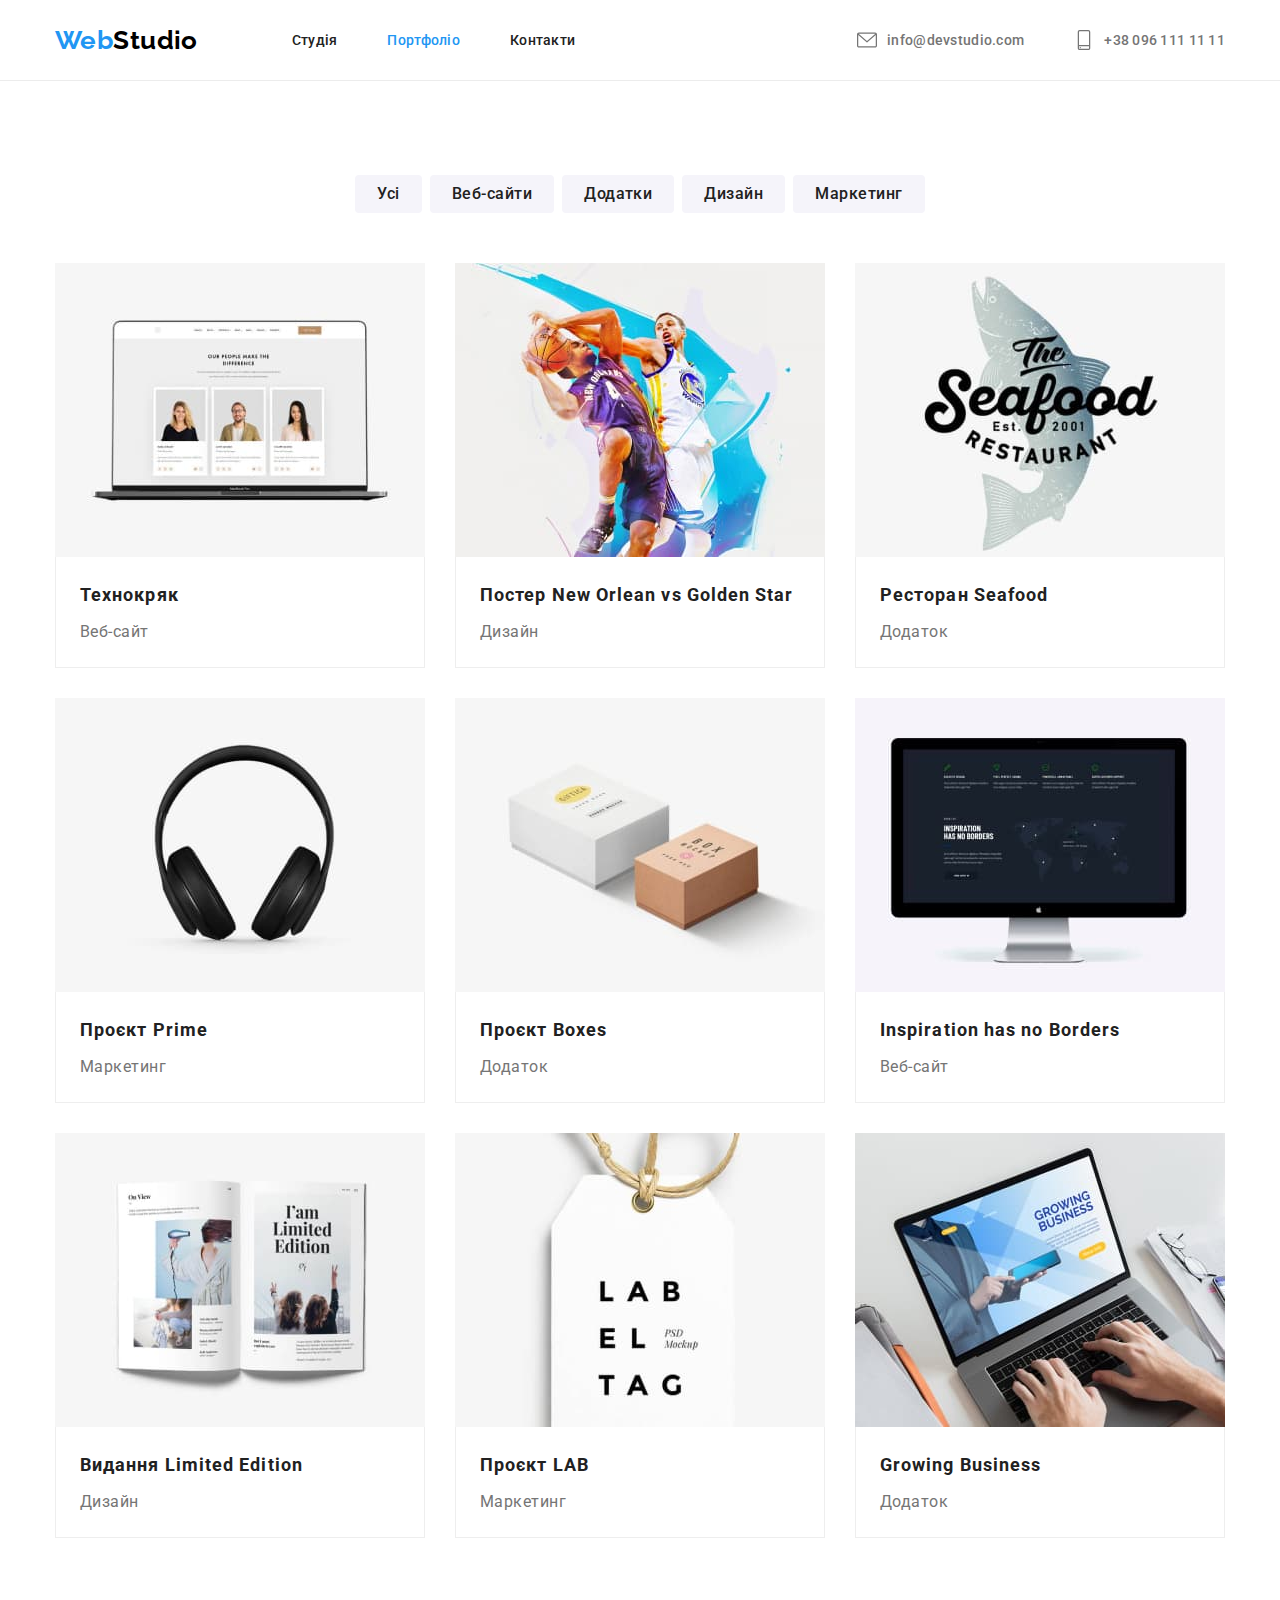
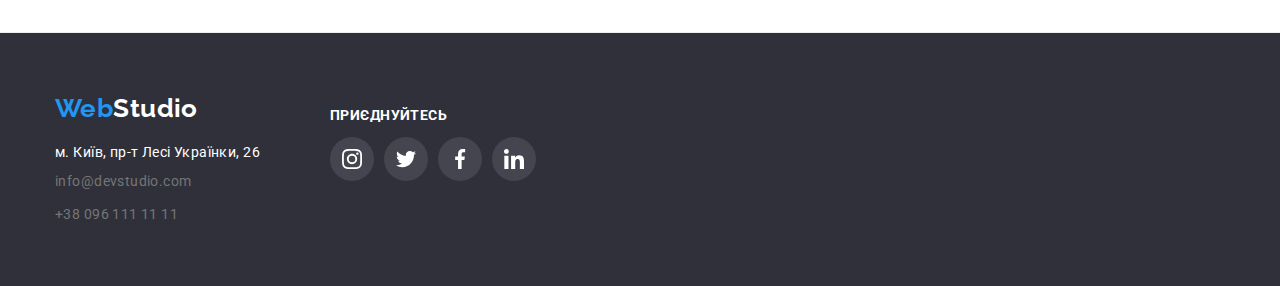
==== portfolio.html @ eabfee30 "first push" ====
<!DOCTYPE html>
<html lang="uk">
  <head>
    <meta charset="UTF-8" />
    <meta http-equiv="X-UA-Compatible" content="IE=edge" />
    <meta name="viewport" content="width=device-width, initial-scale=1.0" />
    <title>Студія</title>
    <link
      href="https://fonts.googleapis.com/css2?family=Raleway:wght@700&family=Roboto:wght@400;500;700;900&display=swap"
      rel="stylesheet"
    />
    <link
      rel="stylesheet"
      href="https://cdnjs.cloudflare.com/ajax/libs/modern-normalize/1.0.0/modern-normalize.min.css"
    />
    <link rel="stylesheet" href="./css/style.css" />
  </head>

  <body>
    <!-- header -->
    <header class="header">
      <div class="container header-box">
        <nav class="header-nav">
          <a class="logo logo-header" href="./index.html"><span>Web</span>Studio</a>
          <ul class="nav-list">
            <li class="header-item">
              <a class="header-link" href="./index.html">Студія</a>
            </li>
            <li class="header-item">
              <a class="header-link current-page" href="./portfolio.html">Портфоліо</a>
            </li>
            <li class="header-item"><a class="header-link" href="#">Контакти</a></li>
          </ul>
        </nav>
        <ul class="header-list">
          <li class="header-item">
            <a class="header-contact" href="mailto:info@devstudio.com">
              <svg class="header-contact-icon" width="20" height="20">
                <use href="./images/icons.svg#mail"></use>
              </svg>
              info@devstudio.com</a
            >
          </li>
          <li class="header-item">
            <a class="header-contact" href="tel:+380961111111">
              <svg class="header-contact-icon" width="20" height="20">
                <use href="./images/icons.svg#phone"></use>
              </svg>
              +38 096 111 11 11</a
            >
          </li>
        </ul>
      </div>
    </header>
    <!-- main -->
    <main>
      <section class="section header">
        <div class="container">
          <h1 class="visually-hidden">Portfolio</h1>
          <ul class="button-list">
            <li class="button-item">
              <button class="button button-box" type="button">Усі</button>
            </li>
            <li class="button-item">
              <button class="button button-box" type="button">Веб-сайти</button>
            </li>
            <li class="button-item">
              <button class="button button-box" type="button">Додатки</button>
            </li>
            <li class="button-item">
              <button class="button button-box" type="button">Дизайн</button>
            </li>
            <li class="button-item">
              <button class="button button-box" type="button">Маркетинг</button>
            </li>
          </ul>
          <!-- карточки -->
          <ul class="card-list">
            <li class="card-item">
              <a class="card-link" href="#">
                <img
                  class="card-image"
                  src="./images/portfolio/technocriack.jpg"
                  alt="ноутбук с изображением сайта"
                  width="370"
                  height="294"
                />
                <div class="card-box">
                  <h2 class="card-header">Технокряк</h2>
                  <p class="card-text">Веб-сайт</p>
                </div>
              </a>
            </li>
            <li class="card-item">
              <a class="card-link" href="#">
                <img
                  class="card-image"
                  src="./images/portfolio/golden-star.jpg"
                  alt="два баскетболиста"
                  width="370"
                  height="294"
                />
                <div class="card-box">
                  <h2 class="card-header">Постер New Orlean vs Golden Star</h2>
                  <p class="card-text">Дизайн</p>
                </div>
              </a>
            </li>
            <li class="card-item">
              <a class="card-link" href="#">
                <img
                  class="card-image"
                  src="./images/portfolio/sea-food.jpg"
                  alt="ресторан морской еды"
                  width="370"
                  height="294"
                />
                <div class="card-box">
                  <h2 class="card-header">Ресторан Seafood</h2>
                  <p class="card-text">Додаток</p>
                </div>
              </a>
            </li>
            <li class="card-item">
              <a class="card-link" href="#">
                <img
                  class="card-image"
                  src="./images/portfolio/prime.jpg"
                  alt="наушники"
                  width="370"
                  height="294"
                />
                <div class="card-box">
                  <h2 class="card-header">Проєкт Prime</h2>
                  <p class="card-text">Маркетинг</p>
                </div>
              </a>
            </li>
            <li class="card-item">
              <a class="card-link" href="#">
                <img
                  class="card-image"
                  src="./images/portfolio/boxes.jpg"
                  alt="белая и бежевая коробки"
                  width="370"
                  height="294"
                />
                <div class="card-box">
                  <h2 class="card-header">Проєкт Boxes</h2>
                  <p class="card-text">Додаток</p>
                </div>
              </a>
            </li>
            <li class="card-item">
              <a class="card-link" href="#">
                <img
                  class="card-image"
                  src="./images/portfolio/inspiration.jpg"
                  alt="монитор с изображением карты мира"
                  width="370"
                  height="294"
                />
                <div class="card-box">
                  <h2 class="card-header">Inspiration has no Borders</h2>
                  <p class="card-text">Веб-сайт</p>
                </div>
              </a>
            </li>
            <li class="card-item">
              <a class="card-link" href="#">
                <img
                  class="card-image"
                  src="./images/portfolio/limited.jpg"
                  alt="журнал с публикациями"
                  width="370"
                  height="294"
                />
                <div class="card-box">
                  <h2 class="card-header">Видання Limited Edition</h2>
                  <p class="card-text">Дизайн</p>
                </div>
              </a>
            </li>
            <li class="card-item">
              <a class="card-link" href="#">
                <img
                  class="card-image"
                  src="./images/portfolio/lab.jpg"
                  alt="бирка с надписью"
                  width="370"
                  height="294"
                />
                <div class="card-box">
                  <h2 class="card-header">Проєкт LAB</h2>
                  <p class="card-text">Маркетинг</p>
                </div>
              </a>
            </li>
            <li class="card-item">
              <a class="card-link" href="#">
                <img
                  class="card-image"
                  src="./images/portfolio/growing.jpg"
                  alt="человек печатает на ноутбуке"
                  width="370"
                  height="294"
                />
                <div class="card-box">
                  <h2 class="card-header">Growing Business</h2>
                  <p class="card-text">Додаток</p>
                </div>
              </a>
            </li>
          </ul>
        </div>
      </section>
    </main>
    <!-- footer -->
    <footer class="footer">
      <div class="container logo-wraper">
        <div class="">
          <a class="logo logo-footer" href="#"><span>Web</span>Studio</a>
          <address class="address">
            <ul class="footer-list">
              <li class="footer-item">
                <a
                  class="footer-header"
                  href="https://goo.gl/maps/QE7qxqaoZU5Wftew7"
                  target="_blank"
                  rel="noopener noreferrer"
                  >м. Київ, пр-т Лесі Українки, 26</a
                >
              </li>
              <li class="footer-item">
                <a class="footer-text" href="mailto:info@devstudio.com">info@devstudio.com</a>
              </li>
              <li class="footer-item">
                <a class="footer-text" href="tel:+380961111111">+38 096 111 11 11</a>
              </li>
            </ul>
          </address>
        </div>
        <div class="footer-socials">
          <h3 class="footer-socials-heading">приєднуйтесь</h3>
          <ul class="socials">
            <li class="socials-item">
              <a
                class="socials-link"
                href="https://www.instagram.com/"
                target="_blank"
                aria-label="instagram"
                rel="noopener noreferrer"
              >
                <svg class="socials-icon" width="20" height="20">
                  <use href="./images/icons.svg#instagram"></use>
                </svg>
              </a>
            </li>
            <li class="socials-item">
              <a
                class="socials-link"
                href="https://twitter.com/"
                target="_blank"
                aria-label="twitter"
                rel="noopener noreferrer"
              >
                <svg class="socials-icon" width="20" height="20">
                  <use href="./images/icons.svg#twitter"></use>
                </svg>
              </a>
            </li>
            <li class="socials-item">
              <a
                class="socials-link"
                href="https://www.facebook.com/"
                target="_blank"
                aria-label="facebook"
                rel="noopener noreferrer"
              >
                <svg class="socials-icon" width="20" height="20">
                  <use href="./images/icons.svg#facebook"></use>
                </svg>
              </a>
            </li>
            <li class="socials-item">
              <a
                class="socials-link"
                href="https://www.linkedin.com/"
                target="_blank"
                aria-label="linkedin"
                rel="noopener noreferrer"
              >
                <svg class="socials-icon" width="20" height="20">
                  <use href="./images/icons.svg#linkedin"></use>
                </svg>
              </a>
            </li>
          </ul>
        </div>
      </div>
    </footer>
  </body>
</html>
---- css/style.css ----
:root {
  --logo-main-color: #000000;
  --accent-color: #2196f3;
  --button-active: #188ce8;
  --main-text-color: #212121;
  --secondary-text-color: #757575;
  --address-color: rgba(255, 255, 255, 0.6);
  --main-header-color: #ffffff;
  --background-dark-color: #2f303a;
  --team-background: #f5f4fa;
  --socials-icon-color: #AFB1B8;
}

body {
  font-size: 14px;
  font-family: 'Roboto', sans-serif;
  letter-spacing: 0.03em;
  color: var(--primary-text-color);
  background-color: var(--primary-white-color);
}

ul {
  margin: 0;
  padding: 0;
}
.container {
  width: 1200px;
  margin: 0 auto;
  padding: 0 15px;
}
a {
  text-decoration: none;
}
img {
  display: block;
  max-width: 100%;
  height: auto;
}
li {
  list-style: none;
}

  /* main */

.header {
  border-bottom: 1px solid #ececec;
}
.header-nav {
  display: flex;
  align-items: center;
}
.logo {
  font-family: 'Raleway';
  font-style: normal;
  font-weight: 700;
  font-size: 26px;
  line-height: calc(31 / 26);
  letter-spacing: 0, 03em;
  color: var(--logo-main-color);
}
.logo span {
  color: var(--accent-color);
}
.nav-list {
  display: flex;
  gap: 50px;
}

.header-list {
  display: flex;
  gap: 50px;
  align-items: center;
}

.header-item {
  font-family: 'Roboto';
  font-style: normal;
  font-weight: 500;
  line-height: calc(16 / 14);
  letter-spacing: 0.02em;
}

.header-link {
  color: var(--main-text-color);
  display: inline-block;
  padding: 32px 0;
}
.current-page {
  color: var(--accent-color);
}

.header-link:hover,
.header-link:focus,
.header-contact:hover,
.header-contact:focus,
.footer-header:hover,
.footer-header:focus,
.footer-text:hover,
.footer-text:focus {
  color: var(--accent-color);
}
.header-box {
  display: flex;
  align-items: center;
  justify-content: space-between;
}
.header-contact {
  display: flex;
  align-items: center;
  gap: 10px;
  color: var(--secondary-text-color);

}
.header-contact-icon{
  fill: currentColor;
}
/*  section 2 */
.main-section {
  background-color: var(--background-dark-color);
  padding-top: 200px ;
  padding-bottom: 200px ;
}
.overlay{
  display: flex;
  margin-left: auto;
  margin-right: auto;
  max-width: 1600px;
  background-image: url(../images/overlay.jpg);
  background-size: cover;
  background-position: center;
  background-repeat: no-repeat;
  
  

}
.main-header {
  font-weight: 900;
  font-size: 44px;
  line-height: calc(60 / 44);
  text-align: center;
  letter-spacing: 0.06em;
  text-transform: uppercase;
  color: var(--main-header-color);
  width: 700px;
  margin: 0 auto 40px auto;
}

.button {
  height: 38px;
  font-weight: 500;
  font-size: 16px;
  line-height: calc(26 / 16);
  text-align: center;
  letter-spacing: 0.03em;
  color: var(--main-text-color);
  border: none;
  background: var(--team-background);
  border-radius: 4px;
}

.button:hover,
.button:focus {
  background: #2196f3;
  box-shadow: 0px 3px 1px rgba(0, 0, 0, 0.1), 0px 1px 2px rgba(0, 0, 0, 0.08),
    0px 2px 2px rgba(0, 0, 0, 0.12);
  border-radius: 4px;
  cursor: pointer;
  color: var(--main-header-color);
}
.accent-button {
  display: block;
  height: 38px;
  font-weight: 500;
  font-size: 16px;
  line-height: calc(26 / 16);
  text-align: center;
  letter-spacing: 0.03em;
  color: var(--main-header-color);
  background: var(--accent-color);
  width: 216px;
  height: 50px;
  margin-left: auto;
  margin-right: auto;
  box-shadow: 0px 4px 4px rgba(0, 0, 0, 0.15);
  display: block;
  margin: 0 auto;
  border: none;
  cursor: pointer;
  border-radius: 4px;
}
.accent-button:hover,
.accent-button:focus {
  background: var(--button-active);
  box-shadow: 0px 4px 4px rgba(0, 0, 0, 0.15);
  border-radius: 4px;
}

.section {
  padding-top: 94px;
  padding-bottom: 94px;
}

.visually-hidden {
  position: absolute;
  width: 1px;
  height: 1px;
  margin: -1px;
  border: 0;
  padding: 0;

  white-space: nowrap;
  clip-path: inset(100%);
  clip: rect(0 0 0 0);
  overflow: hidden;
}

.section-icon-box{
  background: #F5F4FA;
 border-radius: 4px;
}


.section-list {
  display: flex;
  gap: 30px;
}

.section-item {
  width: 270px;
}

.section-icon{
  margin: 25px 100px;
  background: #F5F4FA;
  border-radius: 4px;
}

.section-image-item {
  width: 370px;
}

.section-image {
  width: inherit;
}

.image-box {
  justify-content: center;
}
.item-header
{
  font-weight: 700;
  font-size: 14px;
  line-height: calc(16 / 14);
  letter-spacing: 0.03em;
  text-transform: uppercase;
  color: var(--main-text-color);
  margin-top: 30px;
}
.item-text,
.card-text {
  font-weight: 400;
  line-height: calc(19 / 16);
  letter-spacing: 0.03em;
  color: var(--secondary-text-color);
  margin-top: 0;
  margin-bottom: 0;
}

.section-header {
  font-weight: 700;
  font-size: 36px;
  line-height: calc(42 / 36);
  text-align: center;
  letter-spacing: 0.03em;
  color: var(--main-text-color);
  margin-bottom: 50px;
  margin-top: 0%;
}

.item-box {
  background: #ffffff;
  box-shadow: 0px 1px 3px rgba(0, 0, 0, 0.12), 0px 1px 1px rgba(0, 0, 0, 0.14),
    0px 2px 1px rgba(0, 0, 0, 0.2);
  border-radius: 0px 0px 4px 4px;
  text-align: center;
}

.text-box {
  padding: 30px;

}
.image-section {
  padding-top: 0;
}
.team-section {
  background: #f5f4fa;
}
.footer {
  background-color: var(--background-dark-color);
  padding-top: 60px;
  padding-bottom: 60px;
}

.footer-header {
  font-style: normal;
  font-weight: 400;
  font-size: 14px;
  line-height: calc(16 / 14);
  letter-spacing: 0.03em;
  color: var(--main-header-color);
}
.footer-text {
  font-family: 'Roboto';
  font-style: normal;
  font-weight: 400;
  font-size: 14px;
  line-height: calc(24 / 14);
  letter-spacing: 0.03em;
  color: var(--secondary-text-color);
}

  /* portfolio */

.button-list {
  display: flex;
  justify-content: center;
  margin-bottom: 50px;
}
.button-item:not(:last-child) {
  margin-right: 8px;
}
.button-box {
  display: inline-block;
  padding: 6px 22px;
}
.card-list {
  width: inherit;
  display: flex;
  justify-content: center;
  flex-wrap: wrap;
  margin: -15px;
}

.card-item {
  margin: 15px;
  background: var(--main-header-color);
  width: 370px;
}
.card-item:hover,
.card-item:focus{
  box-shadow: 0px 1px 1px rgba(0, 0, 0, 0.12), 0px 4px 4px rgba(0, 0, 0, 0.06), 1px 4px 6px rgba(0, 0, 0, 0.16);
}

.card-header {
  font-weight: 700;
  line-height: calc(16 / 14);

  margin-top: 0;
}
.card-box {
  padding: 20px 24px;
  border-left: 1px solid #eeeeee;
  border-bottom: 1px solid #eeeeee;
  border-right: 1px solid #eeeeee;
}

.card-header {
  color: #212121;
  margin-bottom: 0;
  font-size: 18px;
  line-height: calc(36 / 18);
  letter-spacing: 0.06em;
}

.card-text {
  margin-top: 4px;
  font-size: 16px;
  line-height: calc(30 / 16);
  letter-spacing: 0.03em;
}



.logo-header {
  margin-right: 94px;
}

.logo-wraper{
  display: flex;
  gap: 70px;
}

.logo-footer {
  color: var(--main-header-color);
}

.address {
  margin-top: 20px;
}
.footer-item:not(:last-child) {
  margin-bottom: 9px;
}

  /* socials */

.socials{
  display: flex;
  gap: 10px;
  justify-content: center;
  padding-bottom: 30px;
}

.socials-item{

}

.socials-link{
  display: flex;
  align-items: center;
  justify-content: center;
  width: 44px;
  height: 44px;
  color: var(--socials-icon-color);
  background-color: var(--main-header-color);
  border-radius: 50px;
}

.socials-icon{
  fill: currentColor;
  
}

.socials-link:hover,
.socials-link:focus{
  color: var(--main-header-color);
  background-color: var(--accent-color);
}

.client-item{
  padding: 16px 32px;
  width: 170px;
  height: 92px;
  border: 1px solid var(--socials-icon-color);
  border-radius: 4px;
  color: var(--socials-icon-color);
}

.client-icon{
  fill: var(--socials-icon-color);
}
.client-item:hover,
.client-item:focus{
  color: var(--accent-color);
  border: 1px solid var(--accent-color);
}
.client-icon:hover,
.client-icon:focus{
  fill: currentColor;
}
/* .footer-socials*/

.footer-socials {
  display: inline-block;
}

.footer-socials-heading {
  font-weight: 700;
  font-size: 14px;
  line-height: calc(16 / 14);
  letter-spacing: 0.03em;
  text-transform: uppercase;
  color: var(--main-header-color);
}

.footer-socials .socials-link {
  color: var(--main-header-color);
  background-color: rgba(255, 255, 255, 0.1);
}

.footer-socials .socials-link:hover,
.footer-socials .socials-link:focus  {
  color: var(--main-header-color);
  background-color: var(--accent-color);
}
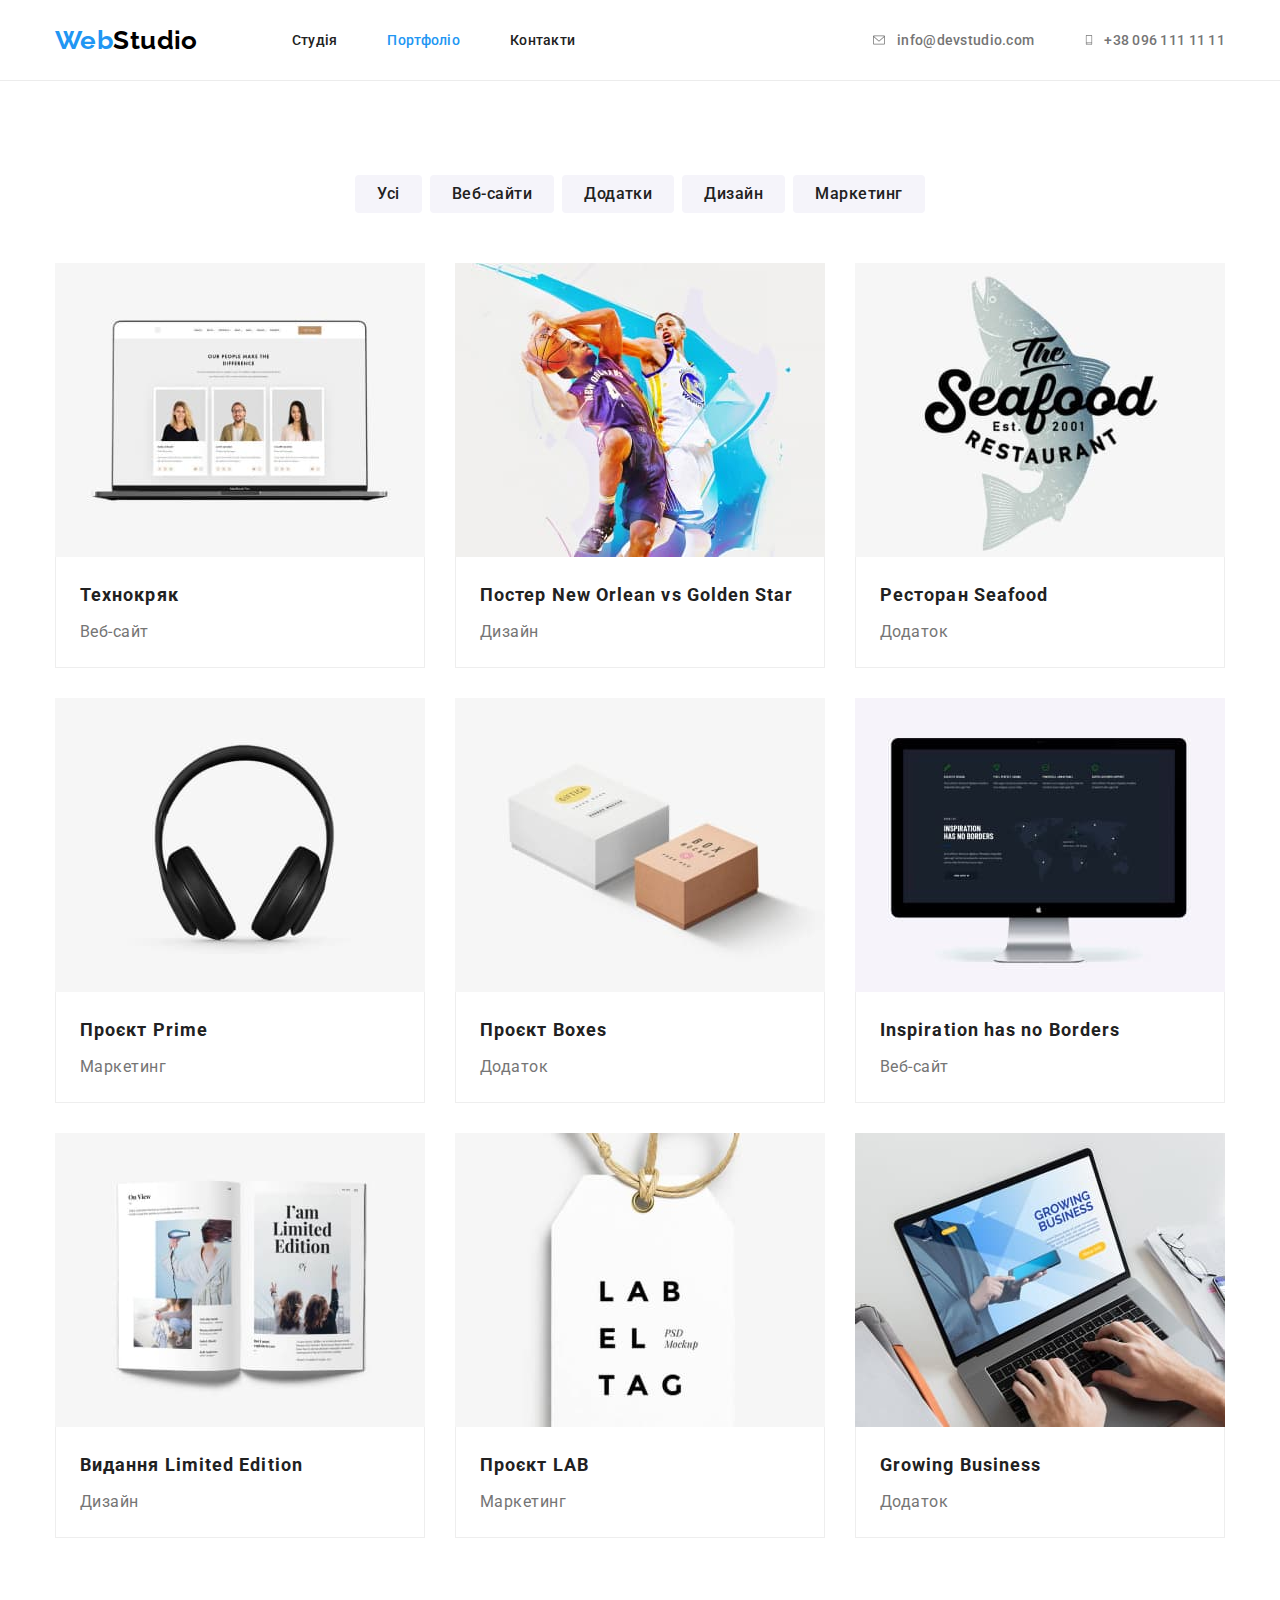
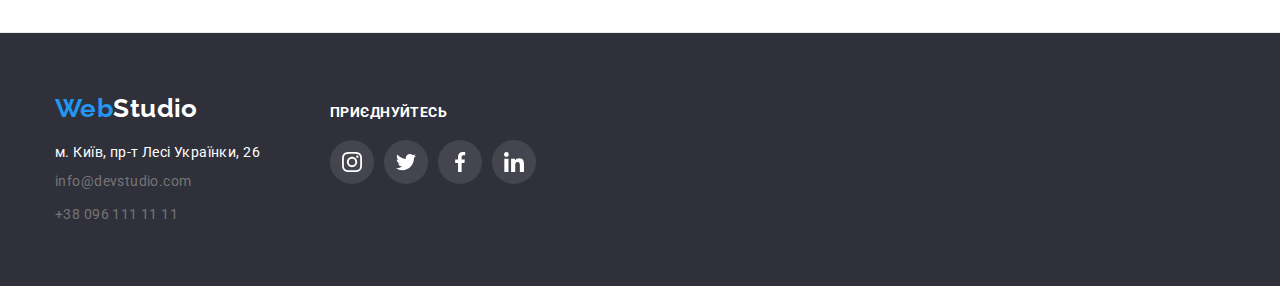
==== commit f4b72817: "mail & phone is incorrect" ====
--- a/portfolio.html
+++ b/portfolio.html
@@ -35,7 +35,7 @@
         <ul class="header-list">
           <li class="header-item">
             <a class="header-contact" href="mailto:info@devstudio.com">
-              <svg class="header-contact-icon" width="20" height="20">
+              <svg class="header-contact-icon" width="16" height="12">
                 <use href="./images/icons.svg#mail"></use>
               </svg>
               info@devstudio.com</a
@@ -43,7 +43,7 @@
           </li>
           <li class="header-item">
             <a class="header-contact" href="tel:+380961111111">
-              <svg class="header-contact-icon" width="20" height="20">
+              <svg class="header-contact-icon" width="10" height="16">
                 <use href="./images/icons.svg#phone"></use>
               </svg>
               +38 096 111 11 11</a
@@ -241,7 +241,7 @@
           </address>
         </div>
         <div class="footer-socials">
-          <h3 class="footer-socials-heading">приєднуйтесь</h3>
+          <p class="footer-socials-heading">приєднуйтесь</p>
           <ul class="socials">
             <li class="socials-item">
               <a
--- a/css/style.css
+++ b/css/style.css
@@ -9,6 +9,7 @@
   --background-dark-color: #2f303a;
   --team-background: #f5f4fa;
   --socials-icon-color: #AFB1B8;
+  --main-header-bgc: #C4C4C4;
 }
 
 body {
@@ -125,13 +126,12 @@
   margin-left: auto;
   margin-right: auto;
   max-width: 1600px;
-  background-image: url(../images/overlay.jpg);
+  max-height: 600px;
+  background-image: linear-gradient(to right, rgba(47, 48, 58, 0.4), rgba(47, 48, 58, 0.4)), url(../images/overlay.jpg);
   background-size: cover;
   background-position: center;
   background-repeat: no-repeat;
-  
-  
-
+  background-color: var(--main-header-bgc);
 }
 .main-header {
   font-weight: 900;
@@ -216,7 +216,12 @@
 
 .section-icon-box{
   background: #F5F4FA;
- border-radius: 4px;
+  border-radius: 4px;
+  width: 100%;
+  height: 120px;
+  display: flex;
+  justify-content: center;
+  align-items: center;
 }
 
 
@@ -227,10 +232,10 @@
 
 .section-item {
   width: 270px;
+  height: 248px;
 }
 
 .section-icon{
-  margin: 25px 100px;
   background: #F5F4FA;
   border-radius: 4px;
 }
@@ -254,17 +259,16 @@
   letter-spacing: 0.03em;
   text-transform: uppercase;
   color: var(--main-text-color);
-  margin-top: 30px;
-}
-.item-text,
-.card-text {
-  font-weight: 400;
-  line-height: calc(19 / 16);
-  letter-spacing: 0.03em;
-  color: var(--secondary-text-color);
-  margin-top: 0;
-  margin-bottom: 0;
-}
+  margin: 0;
+}
+.item-text{
+  font-size: 14px;
+  line-height: calc(24 / 14);
+  letter-spacing: 0.03em;
+  color: #757575;
+  margin-bottom: 16px;
+}
+
 
 .section-header {
   font-weight: 700;
@@ -279,11 +283,12 @@
 
 .item-box {
   background: #ffffff;
-  box-shadow: 0px 1px 3px rgba(0, 0, 0, 0.12), 0px 1px 1px rgba(0, 0, 0, 0.14),
-    0px 2px 1px rgba(0, 0, 0, 0.2);
+  box-shadow: 0px 1px 3px rgba(0, 0, 0, 0.12), 0px 1px 1px rgba(0, 0, 0, 0.14), 0px 2px 1px rgba(0, 0, 0, 0.2);
   border-radius: 0px 0px 4px 4px;
   text-align: center;
-}
+  height: 428px;
+}
+
 
 .text-box {
   padding: 30px;
@@ -294,6 +299,8 @@
 }
 .team-section {
   background: #f5f4fa;
+  width: 100%;
+  height: 708px;
 }
 .footer {
   background-color: var(--background-dark-color);
@@ -346,8 +353,12 @@
   background: var(--main-header-color);
   width: 370px;
 }
-.card-item:hover,
-.card-item:focus{
+.card-link{
+  display: block;
+}
+
+.card-link:hover,
+.card-link:focus{
   box-shadow: 0px 1px 1px rgba(0, 0, 0, 0.12), 0px 4px 4px rgba(0, 0, 0, 0.06), 1px 4px 6px rgba(0, 0, 0, 0.16);
 }
 
@@ -356,6 +367,14 @@
   line-height: calc(16 / 14);
 
   margin-top: 0;
+}
+.card-text {
+  font-weight: 400;
+  line-height: calc(19 / 16);
+  letter-spacing: 0.03em;
+  color: var(--secondary-text-color);
+  margin-top: 0;
+  margin-bottom: 0;
 }
 .card-box {
   padding: 20px 24px;
@@ -388,6 +407,7 @@
 .logo-wraper{
   display: flex;
   gap: 70px;
+  align-items: baseline;
 }
 
 .logo-footer {
@@ -407,7 +427,6 @@
   display: flex;
   gap: 10px;
   justify-content: center;
-  padding-bottom: 30px;
 }
 
 .socials-item{
@@ -437,26 +456,28 @@
 }
 
 .client-item{
-  padding: 16px 32px;
   width: 170px;
   height: 92px;
+}
+
+.client-link{
+  display: flex;
+  justify-content: center;
+  align-items: center;
+  width: 100%;
+  height: 100%;
   border: 1px solid var(--socials-icon-color);
   border-radius: 4px;
   color: var(--socials-icon-color);
-}
-
-.client-icon{
   fill: var(--socials-icon-color);
 }
-.client-item:hover,
-.client-item:focus{
-  color: var(--accent-color);
-  border: 1px solid var(--accent-color);
-}
-.client-icon:hover,
-.client-icon:focus{
-  fill: currentColor;
-}
+
+.client-link:hover,
+.client-link:focus{
+  fill: var(--accent-color);
+  border-color: var(--accent-color);
+}
+
 /* .footer-socials*/
 
 .footer-socials {
@@ -470,6 +491,8 @@
   letter-spacing: 0.03em;
   text-transform: uppercase;
   color: var(--main-header-color);
+  margin-top: 0;
+  margin-bottom: 20px;
 }
 
 .footer-socials .socials-link {
